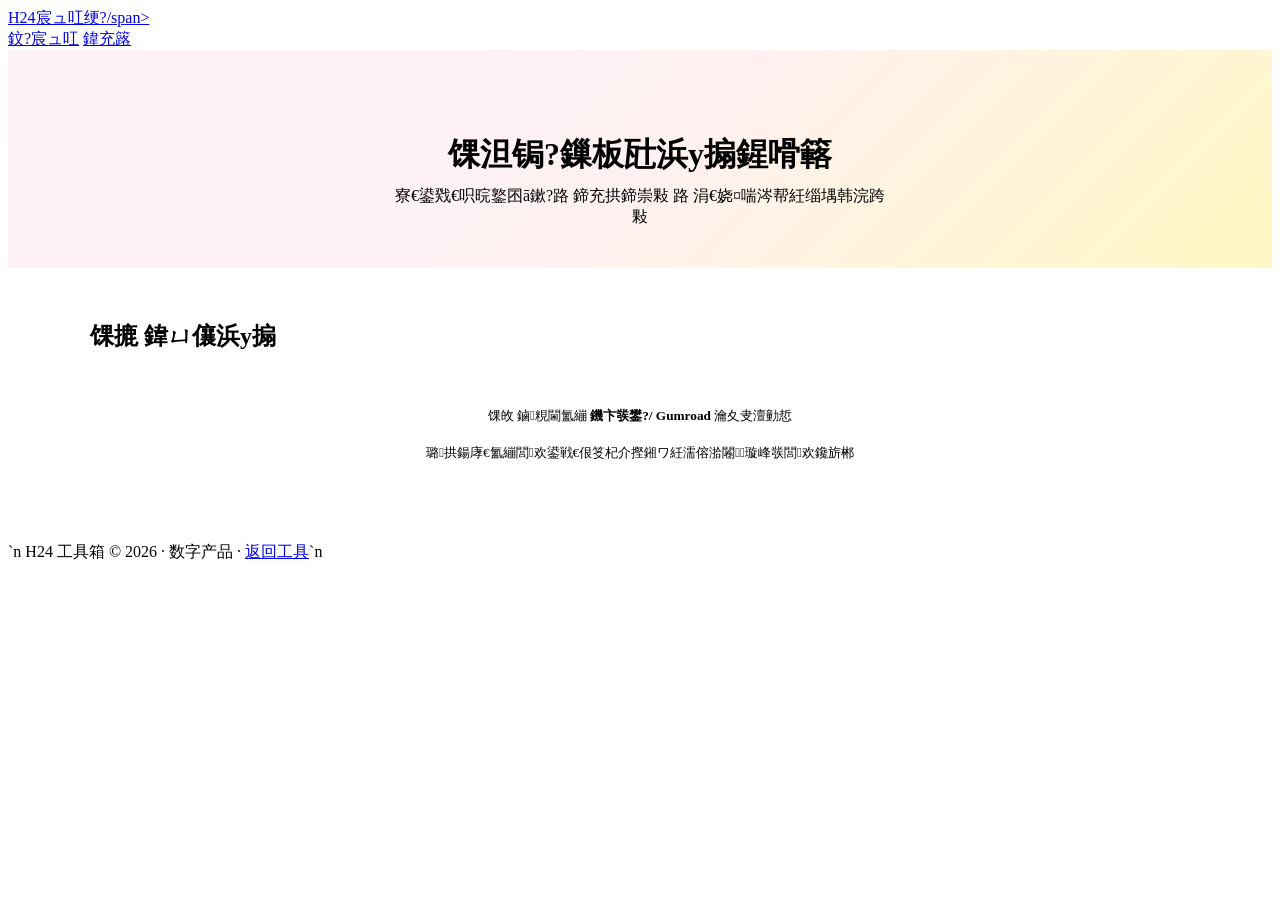
==== products/index.html @ b56fb04f "新增数字产品商店页面 + 导航&页脚联动" ====
﻿<!DOCTYPE html>
<html lang="zh-CN">
<head>
  <meta charset="UTF-8">
  <meta name="viewport" content="width=device-width, initial-scale=1.0">
  <title>鏁板瓧浜у搧 - H24 鍟嗗簵</title>
  <meta name="description" content="H24 鏁板瓧鍟嗗簵锛屾彁渚涘紑鍙戣€呮ā鏉裤€丯otion 妯℃澘銆佽璁＄礌鏉愮瓑鏁板瓧浜у搧锛屽嵆涔板嵆鐢ㄣ€?>
  <link rel="stylesheet" href="../css/style.css">
  <link rel="icon" href="data:image/svg+xml,<svg xmlns='http://www.w3.org/2000/svg' viewBox='0 0 100 100'><text y='.9em' font-size='90'>馃泹锔?/text></svg>">
  <style>
    .products-hero {
      text-align: center;
      padding: 3.5rem 1.5rem 2.5rem;
      background: linear-gradient(135deg, #fdf2f8 0%, #fff1f2 50%, #fef9c3 100%);
    }
    .products-hero h1 { font-size: 2rem; font-weight: 800; color: var(--gray-900); margin-bottom: .6rem; }
    .products-hero p { font-size: 1rem; color: var(--gray-500); max-width: 500px; margin: 0 auto; }
    .products-section { max-width: 1100px; margin: 0 auto; padding: 2rem 1.5rem 4rem; width: 100%; flex: 1; }
    .product-grid { display: grid; grid-template-columns: repeat(auto-fill, minmax(300px, 1fr)); gap: 1.2rem; }

    .product-card {
      background: #fff;
      border: 1px solid var(--gray-200);
      border-radius: var(--radius);
      overflow: hidden;
      transition: all .25s cubic-bezier(.4,0,.2,1);
      box-shadow: var(--shadow-sm);
      display: flex;
      flex-direction: column;
    }
    .product-card:hover {
      border-color: transparent;
      box-shadow: var(--shadow-hover);
      transform: translateY(-3px);
    }
    .product-card .card-img {
      width: 100%; height: 180px;
      background: var(--gray-100);
      display: flex;
      align-items: center;
      justify-content: center;
      font-size: 3rem;
      position: relative;
      overflow: hidden;
    }
    .product-card .card-img .img-badge {
      position: absolute;
      top: .6rem; left: .6rem;
      font-size: .7rem;
      padding: .15rem .55rem;
      border-radius: 999px;
      font-weight: 600;
    }
    .badge-new { background: #dbeafe; color: #1d4ed8; }
    .badge-hot { background: #fef2f2; color: #dc2626; }
    .badge-free { background: #ecfdf5; color: #065f46; }

    .product-card .card-body { padding: 1.2rem 1.3rem; flex: 1; display: flex; flex-direction: column; }
    .product-card .card-body h3 { font-size: 1.05rem; font-weight: 600; margin-bottom: .4rem; color: var(--gray-900); }
    .product-card .card-body p { font-size: .85rem; color: var(--gray-500); line-height: 1.6; flex: 1; }
    .product-card .card-footer {
      border-top: 1px solid var(--gray-100);
      padding: .8rem 1.3rem;
      display: flex;
      justify-content: space-between;
      align-items: center;
    }
    .product-price { font-size: 1.15rem; font-weight: 700; color: var(--primary); }
    .product-price .orig { font-size: .8rem; color: var(--gray-400); text-decoration: line-through; margin-right: .4rem; font-weight: 400; }
    .product-price .free { color: #059669; }

    .product-card .btn-buy {
      padding: .4rem 1rem; border-radius: 8px; border: none;
      background: var(--primary); color: white; font-size: .83rem; font-weight: 600;
      cursor: pointer; transition: all var(--transition); text-decoration: none !important;
    }
    .product-card .btn-buy:hover { background: var(--primary-dark); box-shadow: 0 3px 10px rgba(37,99,235,.3); transform: translateY(-1px); }
    .product-card .btn-buy-outline {
      background: transparent; border: 1.5px solid var(--primary); color: var(--primary);
    }
    .product-card .btn-buy-outline:hover { background: var(--primary); color: white; }

    .pay-note {
      max-width: 600px; margin: 2rem auto 0;
      text-align: center; font-size: .83rem; color: var(--gray-400); line-height: 1.8;
    }
    .pay-note code { background: var(--gray-100); padding: .1rem .4rem; border-radius: 4px; font-size: .8rem; }

    @media (max-width: 640px) {
      .products-hero h1 { font-size: 1.4rem; }
      .product-grid { grid-template-columns: 1fr; }
    }
  </style>
</head>
<body>

<header class="site-header">
  <div class="header-inner">
    <a href="../" class="logo"><span class="logo-icon">H24</span><span>宸ュ叿绠?/span></a>
    <nav class="header-nav">
      <a href="../">鈫?宸ュ叿</a>
      <a href="../#about">鍏充簬</a>
    </nav>
  </div>
</header>

<section class="products-hero">
  <h1>馃泹锔?鏁板瓧浜у搧鍟嗗簵</h1>
  <p>寮€鍙戣€呮晥鐜囨ā鏉?路 鍗充拱鍗崇敤 路 涓€娆¤喘涔帮紝缁堣韩浣跨敤</p>
</section>

<section class="products-section">
  <div class="section-header">
    <h2>馃摝 鍏ㄩ儴浜у搧 <span class="tool-count" id="productCount"></span></h2>
  </div>
  <div class="product-grid" id="productGrid"></div>

  <div class="pay-note">
    <p>馃敀 鏀粯閫氳繃 <strong>鐖卞彂鐢?/ Gumroad</strong> 瀹夊叏澶勭悊</p>
    <p>璐拱鍚庨€氳繃閭欢鍙戦€佷笅杞介摼鎺ワ紝濡傛湁闂璇峰彂閭欢鑱旂郴</p>
  </div>
</section>

<footer class="site-footer">`n  H24 工具箱 &copy; 2026 &middot; 数字产品 &middot; <a href="../">返回工具</a>`n</footer>
<div id="toast" class="toast"></div>
<script src="../js/main.js"></script>
<script>
const products = [
  {
    id: 'dev-resume',
    name: '馃敄 寮€鍙戣€呯畝鍘嗘ā鏉?,
    desc: '涓撲负绋嬪簭鍛樿璁＄殑 ATS 鍙嬪ソ绠€鍘嗘ā鏉裤€傛敮鎸?Markdown / Word / HTML 涓夋牸寮忥紝鍚?STAR 娉曞垯鍐欎綔鎸囧崡鍜屽叧閿瘝浼樺寲寤鸿銆?,
    price: '楼9.9',
    origPrice: '',
    badge: '鐑棬',
    badgeClass: 'badge-hot',
    url: '#',
    color: '#6366f1'
  },
  {
    id: 'notion-dashboard',
    name: '馃搵 Notion 椤圭洰绠＄悊闈㈡澘',
    desc: '涓€绔欏紡椤圭洰绠＄悊 Notion 妯℃澘銆備换鍔＄湅鏉裤€丱KR 杩借釜銆佸懆鎶ヨ嚜鍔ㄦ眹鎬汇€佹椂闂寸嚎瑙嗗浘锛岄€傚悎鐙珛寮€鍙戣€呭拰 5 浜哄唴灏忓洟闃熴€?,
    price: '楼19.9',
    origPrice: '楼29.9',
    badge: '鏂?,
    badgeClass: 'badge-new',
    url: '#',
    color: '#10b981'
  },
  {
    id: 'chrome-extension-starter',
    name: '馃З Chrome 鎵╁睍鍚姩濂椾欢',
    desc: 'Chrome 鎵╁睍寮€鍙戣剼鎵嬫灦銆侻anifest V3銆丳opup/Options/Background 涓変欢濂椼€佹秷鎭€氫俊绀轰緥銆佷竴閿墦鍖呰剼鏈€俆S + React 鐗堟湰銆?,
    price: '楼29.9',
    origPrice: '',
    badge: '',
    badgeClass: '',
    url: '#',
    color: '#f59e0b'
  },
  {
    id: 'meal-planner',
    name: '馃搮 姣忓懆椋熻氨瑙勫垝琛?,
    desc: 'Notion / Excel 鍙岀増鏈€傚懆椋熻氨瑙勫垝銆佽喘鐗╂竻鍗曡嚜鍔ㄧ敓鎴愩€佺儹閲忎及绠椼€侀鏉愭秷鑰楄拷韪€傞€傚悎鍋ヨ韩鍜屽搴ギ椋熺鐞嗐€?,
    price: '楼9.9',
    origPrice: '',
    badge: '',
    badgeClass: '',
    url: '#',
    color: '#ec4899'
  },
  {
    id: 'markdown-resume',
    name: '鉁嶏笍 鏋佺畝 Markdown 绠€鍘?,
    desc: '绾?Markdown 绠€鍘嗘ā鏉匡紝鏃犲浣欐牱寮忋€備笓娉ㄥ唴瀹癸紝涓€閿鍑?PDF銆傞€傚悎鎶曢€掑浼佸拰 Tech 鍏徃锛孉4 鎺掔増浼樺寲銆?,
    price: '鍏嶈垂',
    origPrice: '',
    badge: '鍏嶈垂',
    badgeClass: 'badge-free',
    url: '#',
    color: '#14b8a6'
  },
  {
    id: 'dev-cheatsheet',
    name: '馃摉 寮€鍙戣€呴€熸煡鎵嬪唽 PDF',
    desc: 'Git 鍛戒护 路 Docker 鍛戒护 路 Linux 鍛戒护 路 VS Code 蹇嵎閿?路 姝ｅ垯閫熸煡锛屼竴椤垫祿缂╋紝鎵撳嵃鎴栧瓨鎵嬫満闅忔椂鏌ャ€?,
    price: '楼4.9',
    origPrice: '',
    badge: '',
    badgeClass: '',
    url: '#',
    color: '#0891b2'
  }
];

function renderProducts(list) {
  const grid = document.getElementById('productGrid');
  grid.innerHTML = list.map(p => {
    const isFree = p.price === '鍏嶈垂';
    const isComing = p.url === '#';
    return `
    <div class="product-card">
      <div class="card-img" style="background:linear-gradient(135deg, ${p.color}22, ${p.color}11)">
        ${p.badge ? `<span class="img-badge ${p.badgeClass}">${p.badge}</span>` : ''}
        <span style="font-size:3.5rem">${p.name.split(' ')[0]}</span>
      </div>
      <div class="card-body">
        <h3>${p.name}</h3>
        <p>${p.desc}</p>
      </div>
      <div class="card-footer">
        <div class="product-price">
          ${p.origPrice ? `<span class="orig">${p.origPrice}</span>` : ''}
          <span${isFree ? ' class="free"' : ''}>${p.price}</span>
        </div>
        ${isComing
          ? `<span class="btn btn-sm" style="background:var(--gray-100);color:var(--gray-400);cursor:default">鍗冲皢涓婃灦</span>`
          : `<a href="${p.url}" target="_blank" rel="noopener" class="btn-buy ${isFree ? 'btn-buy-outline' : ''}">${isFree ? '鍏嶈垂涓嬭浇' : '绔嬪嵆璐拱'}</a>`
        }
      </div>
    </div>`;
  }).join('');
  document.getElementById('productCount').textContent = `(${list.length} 涓?`;
}
renderProducts(products);
</script>
</body>
</html>
---- css/style.css ----
/* ========== Reset & Base ========== */
*, *::before, *::after { box-sizing: border-box; margin: 0; padding: 0; }

:root {
  --primary: #2563eb;
  --primary-dark: #1d4ed8;
  --primary-mid: #3b82f6;
  --primary-light: #dbeafe;
  --primary-50: #eff6ff;
  --accent: #0ea5e9;
  --gray-50: #f8fafc;
  --gray-100: #f1f5f9;
  --gray-200: #e2e8f0;
  --gray-300: #cbd5e1;
  --gray-400: #94a3b8;
  --gray-500: #64748b;
  --gray-600: #475569;
  --gray-700: #334155;
  --gray-800: #1e293b;
  --gray-900: #0f172a;
  --radius: 14px;
  --radius-sm: 8px;
  --shadow-sm: 0 1px 2px rgba(0,0,0,.05);
  --shadow: 0 1px 3px rgba(0,0,0,.08), 0 1px 2px rgba(0,0,0,.06);
  --shadow-md: 0 4px 16px rgba(0,0,0,.08);
  --shadow-lg: 0 10px 30px rgba(0,0,0,.1);
  --shadow-hover: 0 12px 35px rgba(0,0,0,.12);
  --transition: .2s cubic-bezier(.4,0,.2,1);
  --content-width: 1200px;
}

html { scroll-behavior: smooth; }

body {
  font-family: -apple-system, BlinkMacSystemFont, "Segoe UI", Roboto, "Noto Sans SC", "PingFang SC", "Microsoft YaHei", sans-serif;
  background: var(--gray-50);
  color: var(--gray-800);
  line-height: 1.6;
  min-height: 100vh;
  display: flex;
  flex-direction: column;
}

a { color: var(--primary); text-decoration: none; }
a:hover { text-decoration: underline; }

/* ========== Header ========== */
.site-header {
  background: rgba(255,255,255,.95);
  border-bottom: 1px solid var(--gray-200);
  backdrop-filter: blur(12px);
  -webkit-backdrop-filter: blur(12px);
  position: sticky;
  top: 0;
  z-index: 100;
}

.header-inner {
  max-width: var(--content-width);
  margin: 0 auto;
  display: flex;
  align-items: center;
  justify-content: space-between;
  height: 68px;
  padding: 0 2rem;
}

.logo {
  font-size: 1.25rem;
  font-weight: 700;
  color: var(--gray-900);
  display: flex;
  align-items: center;
  gap: .6rem;
  text-decoration: none !important;
  letter-spacing: -.3px;
}

.logo-icon {
  width: 36px;
  height: 36px;
  background: linear-gradient(135deg, var(--primary), var(--accent));
  color: #fff;
  border-radius: 10px;
  display: flex;
  align-items: center;
  justify-content: center;
  font-size: .9rem;
  font-weight: 800;
  letter-spacing: -.5px;
  box-shadow: 0 2px 8px rgba(37,99,235,.25);
}

.header-nav {
  display: flex;
  gap: 2rem;
  align-items: center;
}

.header-nav a {
  color: var(--gray-500);
  font-size: .92rem;
  font-weight: 500;
  transition: color var(--transition);
  text-decoration: none !important;
  position: relative;
}

.header-nav a::after {
  content: '';
  position: absolute;
  bottom: -4px;
  left: 0;
  width: 0;
  height: 2px;
  background: var(--primary);
  transition: width var(--transition);
  border-radius: 2px;
}

.header-nav a:hover { color: var(--primary); }
.header-nav a:hover::after { width: 100%; }

/* ========== Hero ========== */
.hero {
  text-align: center;
  padding: 5rem 2rem 3.5rem;
  background:
    radial-gradient(ellipse at 20% 50%, rgba(37,99,235,.06) 0%, transparent 55%),
    radial-gradient(ellipse at 80% 30%, rgba(16,185,129,.05) 0%, transparent 50%),
    linear-gradient(180deg, var(--primary-50) 0%, var(--gray-50) 100%);
  position: relative;
  overflow: hidden;
}

.hero h1 {
  font-size: 2.8rem;
  font-weight: 800;
  color: var(--gray-900);
  margin-bottom: .8rem;
  letter-spacing: -1.5px;
  line-height: 1.2;
}

.hero h1 span {
  background: linear-gradient(135deg, var(--primary), var(--accent));
  -webkit-background-clip: text;
  -webkit-text-fill-color: transparent;
  background-clip: text;
}

.hero p {
  font-size: 1.15rem;
  color: var(--gray-500);
  max-width: 500px;
  margin: 0 auto 2.2rem;
  line-height: 1.7;
}

.hero-search {
  max-width: 480px;
  margin: 0 auto;
  position: relative;
}

.hero-search input {
  width: 100%;
  padding: .95rem 1.3rem .95rem 3rem;
  border: 2px solid var(--gray-200);
  border-radius: 999px;
  font-size: 1rem;
  outline: none;
  transition: all var(--transition);
  background: #fff;
  box-shadow: var(--shadow-md);
}

.hero-search input:focus {
  border-color: var(--primary-mid);
  box-shadow: 0 0 0 4px rgba(37,99,235,.12), var(--shadow-md);
}

.hero-search input::placeholder { color: var(--gray-400); }

.hero-search .search-icon {
  position: absolute;
  left: 1.15rem;
  top: 50%;
  transform: translateY(-50%);
  font-size: 1.2rem;
  pointer-events: none;
}

/* ========== Tool Section ========== */
.tools-section {
  max-width: var(--content-width);
  margin: 0 auto;
  padding: 2rem 2rem 4rem;
  flex: 1;
  width: 100%;
}

.section-header {
  display: flex;
  justify-content: space-between;
  align-items: center;
  margin-bottom: 1.8rem;
  padding-bottom: 1rem;
  border-bottom: 1px solid var(--gray-200);
}

.section-header h2 {
  font-size: 1.35rem;
  font-weight: 700;
  color: var(--gray-900);
}

.tool-count {
  color: var(--gray-400);
  font-size: .9rem;
  font-weight: 400;
}

/* ========== Tool Grid ========== */
.tool-grid {
  display: grid;
  grid-template-columns: repeat(3, 1fr);
  gap: 1.2rem;
}

.tool-card {
  background: #fff;
  border: 1px solid var(--gray-200);
  border-radius: var(--radius);
  padding: 1.6rem;
  transition: all .25s cubic-bezier(.4,0,.2,1);
  position: relative;
  overflow: hidden;
  cursor: pointer;
  box-shadow: var(--shadow-sm);
}

.tool-card::before {
  content: '';
  position: absolute;
  top: 0;
  left: 0;
  right: 0;
  height: 3px;
  background: linear-gradient(90deg, var(--primary), var(--accent));
  opacity: 0;
  transition: opacity var(--transition);
}

.tool-card:hover {
  border-color: transparent;
  box-shadow: var(--shadow-hover);
  transform: translateY(-4px);
}

.tool-card:hover::before { opacity: 1; }
.tool-card:active { transform: translateY(-1px); }

.tool-card-icon {
  width: 48px;
  height: 48px;
  border-radius: 12px;
  display: flex;
  align-items: center;
  justify-content: center;
  font-size: 1.4rem;
  margin-bottom: 1rem;
  transition: transform var(--transition);
}

.tool-card:hover .tool-card-icon { transform: scale(1.05); }

.tool-card h3 {
  font-size: 1.05rem;
  font-weight: 600;
  margin-bottom: .4rem;
  color: var(--gray-900);
}

.tool-card p {
  font-size: .88rem;
  color: var(--gray-500);
  line-height: 1.6;
}

.tool-card .card-tag {
  position: absolute;
  top: .8rem;
  right: .8rem;
  font-size: .7rem;
  padding: .2rem .6rem;
  border-radius: 999px;
  background: var(--primary-light);
  color: var(--primary);
  font-weight: 600;
  letter-spacing: .3px;
}

.tool-card .card-hot {
  background: #fef2f2;
  color: #dc2626;
}

.tool-card-link {
  text-decoration: none;
  color: inherit;
  display: block;
}

.tool-card-link:hover { text-decoration: none; }

/* ========== About Section ========== */
.about-section {
  background: #fff;
  border-top: 1px solid var(--gray-200);
  padding: 3.5rem 2rem;
  text-align: center;
}

.about-inner {
  max-width: 620px;
  margin: 0 auto;
}

.about-inner h3 {
  font-size: 1.15rem;
  font-weight: 700;
  color: var(--gray-900);
  margin-bottom: .8rem;
}

.about-inner p {
  color: var(--gray-500);
  font-size: .95rem;
  line-height: 1.8;
}

.about-inner .about-divider {
  width: 40px;
  height: 3px;
  background: var(--primary);
  border-radius: 3px;
  margin: 1rem auto;
}

.about-inner .support-btns {
  display: flex;
  gap: .8rem;
  justify-content: center;
  flex-wrap: wrap;
  margin-top: 1.5rem;
}

.about-inner .support-btns .btn {
  border: 1.5px solid var(--gray-200);
  background: var(--gray-50);
  color: var(--gray-600);
  padding: .5rem 1.2rem;
}

.about-inner .support-btns .btn:hover {
  background: var(--primary-50);
  border-color: var(--primary-light);
  color: var(--primary);
}

/* ========== Footer ========== */
.site-footer {
  background: var(--gray-50);
  border-top: 1px solid var(--gray-200);
  padding: 2rem;
  text-align: center;
  color: var(--gray-400);
  font-size: .88rem;
  line-height: 1.8;
  letter-spacing: .3px;
}

/* ========== Tool Page ========== */
.tool-page {
  max-width: 900px;
  margin: 0 auto;
  padding: 2.5rem 2rem 4rem;
  flex: 1;
  width: 100%;
}

.tool-page-header {
  margin-bottom: 2rem;
}

.tool-page-header .back-link {
  display: inline-flex;
  align-items: center;
  gap: .4rem;
  color: var(--gray-400);
  font-size: .88rem;
  margin-bottom: .8rem;
  text-decoration: none !important;
  transition: color var(--transition);
}

.tool-page-header .back-link:hover { color: var(--primary); }

.tool-page-header h1 {
  font-size: 1.7rem;
  font-weight: 700;
  color: var(--gray-900);
  letter-spacing: -.3px;
}

.tool-page-header p {
  color: var(--gray-500);
  font-size: .95rem;
  margin-top: .25rem;
}

/* ========== Tool Box ========== */
.tool-box {
  background: #fff;
  border: 1px solid var(--gray-200);
  border-radius: var(--radius);
  padding: 2.2rem;
  box-shadow: var(--shadow);
}

.tool-box label {
  display: block;
  font-size: .88rem;
  font-weight: 600;
  color: var(--gray-700);
  margin-bottom: .4rem;
}

.tool-box textarea,
.tool-box input[type="text"],
.tool-box input[type="url"],
.tool-box input[type="number"],
.tool-box input[type="datetime-local"],
.tool-box select {
  width: 100%;
  padding: .7rem 1rem;
  border: 1.5px solid var(--gray-200);
  border-radius: var(--radius-sm);
  font-size: .95rem;
  font-family: inherit;
  outline: none;
  transition: border var(--transition);
  background: var(--gray-50);
}

.tool-box textarea:focus,
.tool-box input:focus,
.tool-box select:focus {
  border-color: var(--primary-mid);
  background: #fff;
  box-shadow: 0 0 0 3px rgba(37,99,235,.1);
}

.tool-box textarea {
  min-height: 120px;
  resize: vertical;
  font-family: "Menlo", "Consolas", "JetBrains Mono", "Fira Code", monospace;
  line-height: 1.5;
}

.tool-box .input-group {
  margin-bottom: 1.2rem;
}

.tool-box .btn-row {
  display: flex;
  gap: .6rem;
  flex-wrap: wrap;
  margin: 1.2rem 0;
}

/* ========== Buttons ========== */
.btn {
  display: inline-flex;
  align-items: center;
  gap: .4rem;
  padding: .55rem 1.25rem;
  border: none;
  border-radius: var(--radius-sm);
  font-size: .88rem;
  font-weight: 600;
  cursor: pointer;
  transition: all var(--transition);
  font-family: inherit;
  text-decoration: none !important;
  white-space: nowrap;
  line-height: 1.4;
}

.btn-primary {
  background: var(--primary);
  color: #fff;
}

.btn-primary:hover {
  background: var(--primary-dark);
  box-shadow: 0 4px 12px rgba(37,99,235,.3);
  transform: translateY(-1px);
}

.btn-primary:active { transform: translateY(0); }

.btn-secondary {
  background: var(--gray-100);
  color: var(--gray-700);
}

.btn-secondary:hover {
  background: var(--gray-200);
  transform: translateY(-1px);
}

.btn-secondary:active { transform: translateY(0); }

.btn-success {
  background: #059669;
  color: #fff;
}

.btn-success:hover {
  background: #047857;
  box-shadow: 0 4px 12px rgba(5,150,105,.3);
}

.btn-sm { padding: .35rem .85rem; font-size: .8rem; }

.btn:disabled {
  opacity: .5;
  cursor: not-allowed;
  transform: none !important;
  box-shadow: none !important;
}

/* ========== Result Box ========== */
.result-box {
  background: var(--gray-50);
  border: 1px solid var(--gray-200);
  border-radius: var(--radius-sm);
  padding: 1rem 1.2rem;
  margin-top: 1rem;
  min-height: 50px;
  word-break: break-all;
  font-family: "Menlo", "Consolas", "JetBrains Mono", "Fira Code", monospace;
  font-size: .88rem;
  position: relative;
  line-height: 1.6;
}

.result-box .copy-btn {
  position: absolute;
  top: .5rem;
  right: .5rem;
  padding: .25rem .6rem;
  font-size: .75rem;
}

.result-empty {
  color: var(--gray-400);
  font-family: inherit;
}

/* ========== Status Message ========== */
.status-msg {
  font-size: .85rem;
  margin-top: .5rem;
  padding: .45rem .85rem;
  border-radius: 6px;
  line-height: 1.5;
}

.status-msg.success {
  background: #ecfdf5;
  color: #065f46;
  border: 1px solid #a7f3d0;
}

.status-msg.error {
  background: #fef2f2;
  color: #991b1b;
  border: 1px solid #fecaca;
}

/* ========== Toast ========== */
.toast {
  position: fixed;
  bottom: 2.5rem;
  left: 50%;
  transform: translateX(-50%) translateY(120px);
  background: var(--gray-900);
  color: #fff;
  padding: .75rem 1.5rem;
  border-radius: var(--radius-sm);
  font-size: .9rem;
  opacity: 0;
  transition: all .35s cubic-bezier(.4,0,.2,1);
  z-index: 999;
  pointer-events: none;
  box-shadow: var(--shadow-lg);
  white-space: nowrap;
}

.toast.show {
  opacity: 1;
  transform: translateX(-50%) translateY(0);
}

/* ========== Selection ========== */
::selection {
  background: var(--primary-light);
  color: var(--primary-dark);
}

/* ======================================== */
/*  Responsive — Desktop-First              */
/* ======================================== */

/* 2-column tablet */
@media (max-width: 1024px) {
  .tool-grid {
    grid-template-columns: repeat(2, 1fr);
    gap: 1rem;
  }

  .hero h1 { font-size: 2.2rem; }
}

/* 1-column + tighter spacing: mobile */
@media (max-width: 640px) {
  .header-inner { height: 58px; padding: 0 1rem; }
  .header-nav { gap: 1.2rem; }
  .header-nav a { font-size: .85rem; }

  .hero { padding: 2.5rem 1.2rem 2rem; }
  .hero h1 { font-size: 1.6rem; letter-spacing: -.5px; }
  .hero p { font-size: .95rem; margin-bottom: 1.5rem; }
  .hero-search input {
    padding: .8rem 1rem .8rem 2.6rem;
    font-size: .9rem;
  }

  .tools-section { padding: 1.5rem 1rem 3rem; }
  .section-header { 
    flex-direction: column; 
    align-items: flex-start; 
    gap: .3rem; 
    margin-bottom: 1.2rem; 
  }
  .section-header h2 { font-size: 1.15rem; }

  .tool-grid { grid-template-columns: 1fr; gap: .8rem; }

  .tool-card { padding: 1.2rem; }
  .tool-card-icon { width: 42px; height: 42px; font-size: 1.2rem; margin-bottom: .7rem; }
  .tool-card h3 { font-size: .95rem; }

  .about-section { padding: 2.5rem 1.2rem; }

  .tool-page { padding: 1.5rem 1rem 3rem; }
  .tool-page-header h1 { font-size: 1.35rem; }
  .tool-box { padding: 1.2rem; }
  .tool-box .btn-row { gap: .5rem; }
  .btn { padding: .45rem 1rem; font-size: .82rem; }

  .site-footer { padding: 1.5rem 1rem; font-size: .82rem; }
}

/* Small phone */
@media (max-width: 380px) {
  .hero h1 { font-size: 1.35rem; }
  .header-nav { gap: .8rem; }
  .header-nav a { font-size: .8rem; }
}
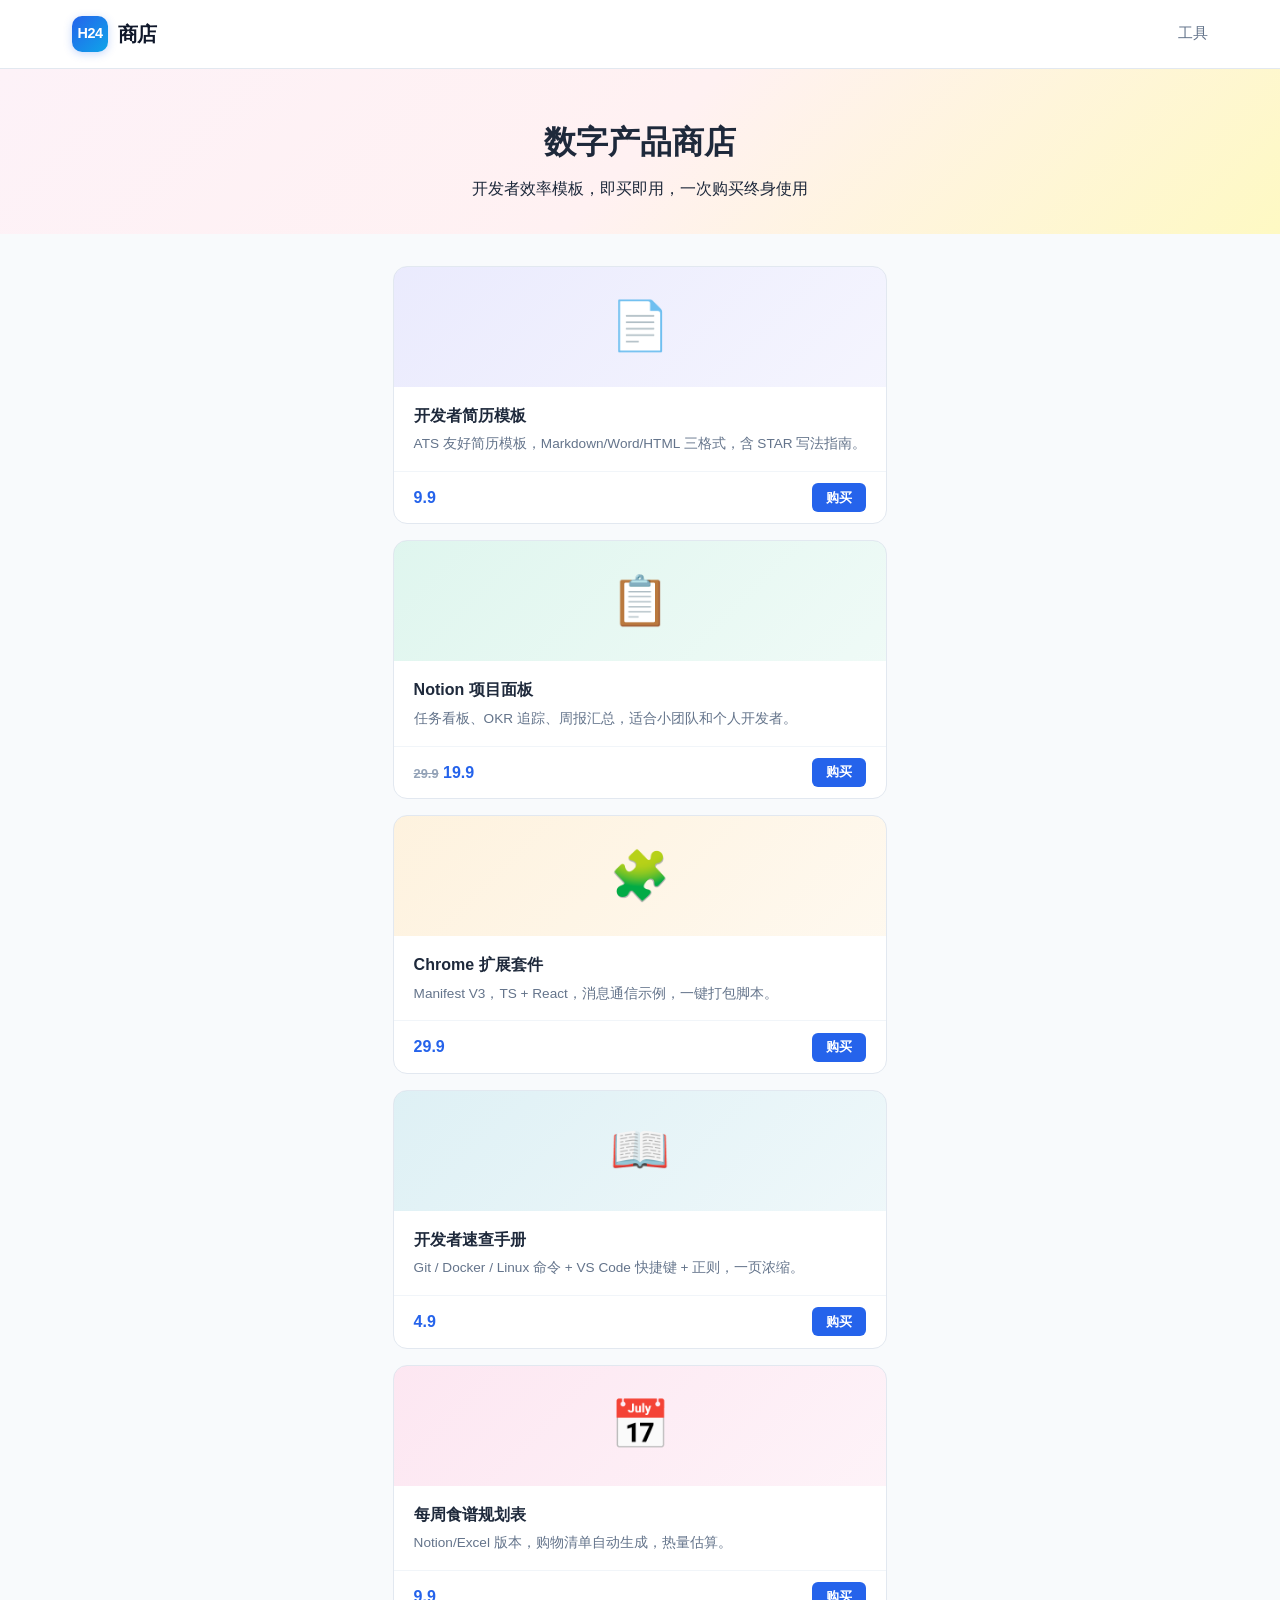
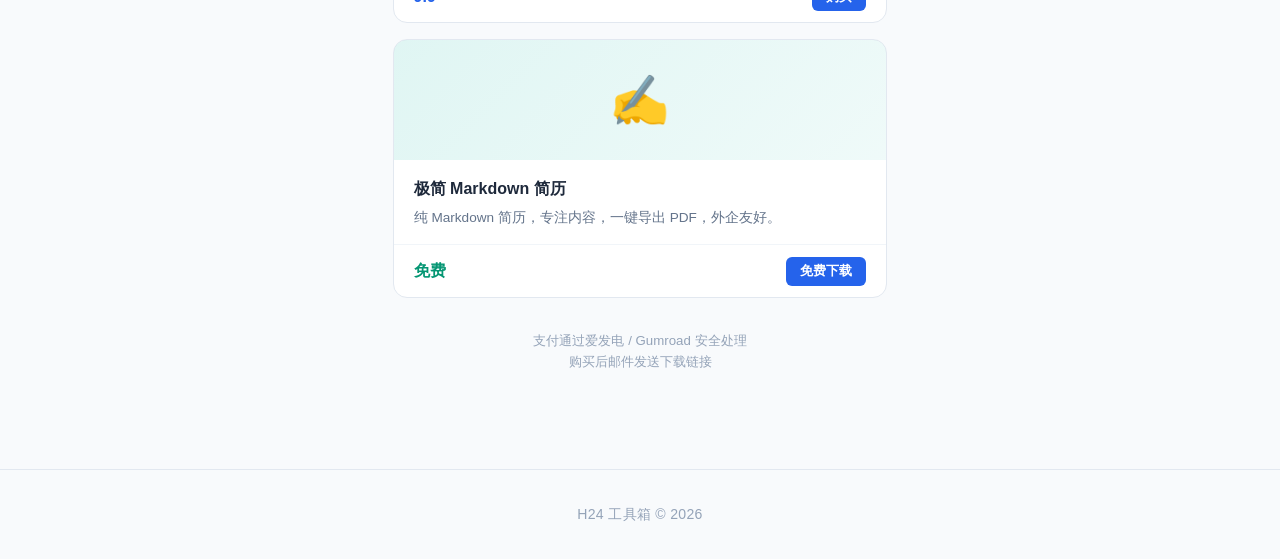
==== commit 2f1c2af7: "纯UTF-8无BOM重写所有页面，记事本直接识别" ====
--- a/products/index.html
+++ b/products/index.html
@@ -1,229 +1,47 @@
-﻿<!DOCTYPE html>
+<!DOCTYPE html>
 <html lang="zh-CN">
 <head>
-  <meta charset="UTF-8">
-  <meta name="viewport" content="width=device-width, initial-scale=1.0">
-  <title>鏁板瓧浜у搧 - H24 鍟嗗簵</title>
-  <meta name="description" content="H24 鏁板瓧鍟嗗簵锛屾彁渚涘紑鍙戣€呮ā鏉裤€丯otion 妯℃澘銆佽璁＄礌鏉愮瓑鏁板瓧浜у搧锛屽嵆涔板嵆鐢ㄣ€?>
-  <link rel="stylesheet" href="../css/style.css">
-  <link rel="icon" href="data:image/svg+xml,<svg xmlns='http://www.w3.org/2000/svg' viewBox='0 0 100 100'><text y='.9em' font-size='90'>馃泹锔?/text></svg>">
-  <style>
-    .products-hero {
-      text-align: center;
-      padding: 3.5rem 1.5rem 2.5rem;
-      background: linear-gradient(135deg, #fdf2f8 0%, #fff1f2 50%, #fef9c3 100%);
-    }
-    .products-hero h1 { font-size: 2rem; font-weight: 800; color: var(--gray-900); margin-bottom: .6rem; }
-    .products-hero p { font-size: 1rem; color: var(--gray-500); max-width: 500px; margin: 0 auto; }
-    .products-section { max-width: 1100px; margin: 0 auto; padding: 2rem 1.5rem 4rem; width: 100%; flex: 1; }
-    .product-grid { display: grid; grid-template-columns: repeat(auto-fill, minmax(300px, 1fr)); gap: 1.2rem; }
-
-    .product-card {
-      background: #fff;
-      border: 1px solid var(--gray-200);
-      border-radius: var(--radius);
-      overflow: hidden;
-      transition: all .25s cubic-bezier(.4,0,.2,1);
-      box-shadow: var(--shadow-sm);
-      display: flex;
-      flex-direction: column;
-    }
-    .product-card:hover {
-      border-color: transparent;
-      box-shadow: var(--shadow-hover);
-      transform: translateY(-3px);
-    }
-    .product-card .card-img {
-      width: 100%; height: 180px;
-      background: var(--gray-100);
-      display: flex;
-      align-items: center;
-      justify-content: center;
-      font-size: 3rem;
-      position: relative;
-      overflow: hidden;
-    }
-    .product-card .card-img .img-badge {
-      position: absolute;
-      top: .6rem; left: .6rem;
-      font-size: .7rem;
-      padding: .15rem .55rem;
-      border-radius: 999px;
-      font-weight: 600;
-    }
-    .badge-new { background: #dbeafe; color: #1d4ed8; }
-    .badge-hot { background: #fef2f2; color: #dc2626; }
-    .badge-free { background: #ecfdf5; color: #065f46; }
-
-    .product-card .card-body { padding: 1.2rem 1.3rem; flex: 1; display: flex; flex-direction: column; }
-    .product-card .card-body h3 { font-size: 1.05rem; font-weight: 600; margin-bottom: .4rem; color: var(--gray-900); }
-    .product-card .card-body p { font-size: .85rem; color: var(--gray-500); line-height: 1.6; flex: 1; }
-    .product-card .card-footer {
-      border-top: 1px solid var(--gray-100);
-      padding: .8rem 1.3rem;
-      display: flex;
-      justify-content: space-between;
-      align-items: center;
-    }
-    .product-price { font-size: 1.15rem; font-weight: 700; color: var(--primary); }
-    .product-price .orig { font-size: .8rem; color: var(--gray-400); text-decoration: line-through; margin-right: .4rem; font-weight: 400; }
-    .product-price .free { color: #059669; }
-
-    .product-card .btn-buy {
-      padding: .4rem 1rem; border-radius: 8px; border: none;
-      background: var(--primary); color: white; font-size: .83rem; font-weight: 600;
-      cursor: pointer; transition: all var(--transition); text-decoration: none !important;
-    }
-    .product-card .btn-buy:hover { background: var(--primary-dark); box-shadow: 0 3px 10px rgba(37,99,235,.3); transform: translateY(-1px); }
-    .product-card .btn-buy-outline {
-      background: transparent; border: 1.5px solid var(--primary); color: var(--primary);
-    }
-    .product-card .btn-buy-outline:hover { background: var(--primary); color: white; }
-
-    .pay-note {
-      max-width: 600px; margin: 2rem auto 0;
-      text-align: center; font-size: .83rem; color: var(--gray-400); line-height: 1.8;
-    }
-    .pay-note code { background: var(--gray-100); padding: .1rem .4rem; border-radius: 4px; font-size: .8rem; }
-
-    @media (max-width: 640px) {
-      .products-hero h1 { font-size: 1.4rem; }
-      .product-grid { grid-template-columns: 1fr; }
-    }
-  </style>
+<meta charset="UTF-8">
+<meta name="viewport" content="width=device-width,initial-scale=1.0">
+<title>数字产品商店 - H24</title>
+<meta name="description" content="开发者模板、Notion 模板等数字产品。">
+<link rel="stylesheet" href="../css/style.css">
+<style>
+.p-hero{text-align:center;padding:3rem 1.5rem 2rem;background:linear-gradient(135deg,#fdf2f8,#fff1f2,#fef9c3)}
+.p-hero h1{font-size:2rem;font-weight:800;margin-bottom:.5rem}
+.p-section{max-width:1100px;margin:0 auto;padding:2rem 1.5rem 4rem;flex:1}
+.p-grid{display:grid;grid-template-columns:repeat(auto-fill,minmax(280px,1fr));gap:1rem}
+.p-card{background:#fff;border:1px solid var(--gray-200);border-radius:var(--radius);overflow:hidden;display:flex;flex-direction:column}
+.p-card .p-head{height:120px;display:flex;align-items:center;justify-content:center;font-size:3rem}
+.p-card .p-body{padding:1rem 1.2rem;flex:1}
+.p-card .p-body h3{font-size:1rem;font-weight:600;margin-bottom:.3rem}
+.p-card .p-body p{font-size:.85rem;color:var(--gray-500);line-height:1.6}
+.p-card .p-foot{border-top:1px solid var(--gray-100);padding:.7rem 1.2rem;display:flex;justify-content:space-between;align-items:center}
+.p-card .price{font-weight:700;color:var(--primary)}
+.p-card .btn-buy{padding:.35rem .9rem;border-radius:6px;border:none;background:var(--primary);color:#fff;font-size:.83rem;font-weight:600;cursor:pointer}
+.p-card .btn-buy:hover{background:var(--primary-dark)}
+.pay-note{max-width:500px;margin:2rem auto;text-align:center;font-size:.83rem;color:var(--gray-400)}
+@media(max-width:640px){.p-grid{grid-template-columns:1fr}}
+</style>
 </head>
 <body>
-
-<header class="site-header">
-  <div class="header-inner">
-    <a href="../" class="logo"><span class="logo-icon">H24</span><span>宸ュ叿绠?/span></a>
-    <nav class="header-nav">
-      <a href="../">鈫?宸ュ叿</a>
-      <a href="../#about">鍏充簬</a>
-    </nav>
-  </div>
-</header>
-
-<section class="products-hero">
-  <h1>馃泹锔?鏁板瓧浜у搧鍟嗗簵</h1>
-  <p>寮€鍙戣€呮晥鐜囨ā鏉?路 鍗充拱鍗崇敤 路 涓€娆¤喘涔帮紝缁堣韩浣跨敤</p>
+<header class="site-header"><div class="header-inner"><a href="../" class="logo"><span class="logo-icon">H24</span><span>商店</span></a><nav class="header-nav"><a href="../">工具</a></nav></div></header>
+<section class="p-hero"><h1>数字产品商店</h1><p>开发者效率模板，即买即用，一次购买终身使用</p></section>
+<section class="p-section">
+<div class="p-grid" id="pGrid"></div>
+<div class="pay-note">支付通过爱发电 / Gumroad 安全处理<br>购买后邮件发送下载链接</div>
 </section>
-
-<section class="products-section">
-  <div class="section-header">
-    <h2>馃摝 鍏ㄩ儴浜у搧 <span class="tool-count" id="productCount"></span></h2>
-  </div>
-  <div class="product-grid" id="productGrid"></div>
-
-  <div class="pay-note">
-    <p>馃敀 鏀粯閫氳繃 <strong>鐖卞彂鐢?/ Gumroad</strong> 瀹夊叏澶勭悊</p>
-    <p>璐拱鍚庨€氳繃閭欢鍙戦€佷笅杞介摼鎺ワ紝濡傛湁闂璇峰彂閭欢鑱旂郴</p>
-  </div>
-</section>
-
-<footer class="site-footer">`n  H24 工具箱 &copy; 2026 &middot; 数字产品 &middot; <a href="../">返回工具</a>`n</footer>
-<div id="toast" class="toast"></div>
-<script src="../js/main.js"></script>
+<footer class="site-footer">H24 工具箱 &copy; 2026</footer>
 <script>
-const products = [
-  {
-    id: 'dev-resume',
-    name: '馃敄 寮€鍙戣€呯畝鍘嗘ā鏉?,
-    desc: '涓撲负绋嬪簭鍛樿璁＄殑 ATS 鍙嬪ソ绠€鍘嗘ā鏉裤€傛敮鎸?Markdown / Word / HTML 涓夋牸寮忥紝鍚?STAR 娉曞垯鍐欎綔鎸囧崡鍜屽叧閿瘝浼樺寲寤鸿銆?,
-    price: '楼9.9',
-    origPrice: '',
-    badge: '鐑棬',
-    badgeClass: 'badge-hot',
-    url: '#',
-    color: '#6366f1'
-  },
-  {
-    id: 'notion-dashboard',
-    name: '馃搵 Notion 椤圭洰绠＄悊闈㈡澘',
-    desc: '涓€绔欏紡椤圭洰绠＄悊 Notion 妯℃澘銆備换鍔＄湅鏉裤€丱KR 杩借釜銆佸懆鎶ヨ嚜鍔ㄦ眹鎬汇€佹椂闂寸嚎瑙嗗浘锛岄€傚悎鐙珛寮€鍙戣€呭拰 5 浜哄唴灏忓洟闃熴€?,
-    price: '楼19.9',
-    origPrice: '楼29.9',
-    badge: '鏂?,
-    badgeClass: 'badge-new',
-    url: '#',
-    color: '#10b981'
-  },
-  {
-    id: 'chrome-extension-starter',
-    name: '馃З Chrome 鎵╁睍鍚姩濂椾欢',
-    desc: 'Chrome 鎵╁睍寮€鍙戣剼鎵嬫灦銆侻anifest V3銆丳opup/Options/Background 涓変欢濂椼€佹秷鎭€氫俊绀轰緥銆佷竴閿墦鍖呰剼鏈€俆S + React 鐗堟湰銆?,
-    price: '楼29.9',
-    origPrice: '',
-    badge: '',
-    badgeClass: '',
-    url: '#',
-    color: '#f59e0b'
-  },
-  {
-    id: 'meal-planner',
-    name: '馃搮 姣忓懆椋熻氨瑙勫垝琛?,
-    desc: 'Notion / Excel 鍙岀増鏈€傚懆椋熻氨瑙勫垝銆佽喘鐗╂竻鍗曡嚜鍔ㄧ敓鎴愩€佺儹閲忎及绠椼€侀鏉愭秷鑰楄拷韪€傞€傚悎鍋ヨ韩鍜屽搴ギ椋熺鐞嗐€?,
-    price: '楼9.9',
-    origPrice: '',
-    badge: '',
-    badgeClass: '',
-    url: '#',
-    color: '#ec4899'
-  },
-  {
-    id: 'markdown-resume',
-    name: '鉁嶏笍 鏋佺畝 Markdown 绠€鍘?,
-    desc: '绾?Markdown 绠€鍘嗘ā鏉匡紝鏃犲浣欐牱寮忋€備笓娉ㄥ唴瀹癸紝涓€閿鍑?PDF銆傞€傚悎鎶曢€掑浼佸拰 Tech 鍏徃锛孉4 鎺掔増浼樺寲銆?,
-    price: '鍏嶈垂',
-    origPrice: '',
-    badge: '鍏嶈垂',
-    badgeClass: 'badge-free',
-    url: '#',
-    color: '#14b8a6'
-  },
-  {
-    id: 'dev-cheatsheet',
-    name: '馃摉 寮€鍙戣€呴€熸煡鎵嬪唽 PDF',
-    desc: 'Git 鍛戒护 路 Docker 鍛戒护 路 Linux 鍛戒护 路 VS Code 蹇嵎閿?路 姝ｅ垯閫熸煡锛屼竴椤垫祿缂╋紝鎵撳嵃鎴栧瓨鎵嬫満闅忔椂鏌ャ€?,
-    price: '楼4.9',
-    origPrice: '',
-    badge: '',
-    badgeClass: '',
-    url: '#',
-    color: '#0891b2'
-  }
+var prods=[
+{name:'开发者简历模板',desc:'ATS 友好简历模板，Markdown/Word/HTML 三格式，含 STAR 写法指南。',icon:'📄',price:'9.9',color:'#6366f1'},
+{name:'Notion 项目面板',desc:'任务看板、OKR 追踪、周报汇总，适合小团队和个人开发者。',icon:'📋',price:'19.9',color:'#10b981',old:'29.9'},
+{name:'Chrome 扩展套件',desc:'Manifest V3，TS + React，消息通信示例，一键打包脚本。',icon:'🧩',price:'29.9',color:'#f59e0b'},
+{name:'开发者速查手册',desc:'Git / Docker / Linux 命令 + VS Code 快捷键 + 正则，一页浓缩。',icon:'📖',price:'4.9',color:'#0891b2'},
+{name:'每周食谱规划表',desc:'Notion/Excel 版本，购物清单自动生成，热量估算。',icon:'📅',price:'9.9',color:'#ec4899'},
+{name:'极简 Markdown 简历',desc:'纯 Markdown 简历，专注内容，一键导出 PDF，外企友好。',icon:'✍️',price:'免费',color:'#14b8a6',free:true}
 ];
-
-function renderProducts(list) {
-  const grid = document.getElementById('productGrid');
-  grid.innerHTML = list.map(p => {
-    const isFree = p.price === '鍏嶈垂';
-    const isComing = p.url === '#';
-    return `
-    <div class="product-card">
-      <div class="card-img" style="background:linear-gradient(135deg, ${p.color}22, ${p.color}11)">
-        ${p.badge ? `<span class="img-badge ${p.badgeClass}">${p.badge}</span>` : ''}
-        <span style="font-size:3.5rem">${p.name.split(' ')[0]}</span>
-      </div>
-      <div class="card-body">
-        <h3>${p.name}</h3>
-        <p>${p.desc}</p>
-      </div>
-      <div class="card-footer">
-        <div class="product-price">
-          ${p.origPrice ? `<span class="orig">${p.origPrice}</span>` : ''}
-          <span${isFree ? ' class="free"' : ''}>${p.price}</span>
-        </div>
-        ${isComing
-          ? `<span class="btn btn-sm" style="background:var(--gray-100);color:var(--gray-400);cursor:default">鍗冲皢涓婃灦</span>`
-          : `<a href="${p.url}" target="_blank" rel="noopener" class="btn-buy ${isFree ? 'btn-buy-outline' : ''}">${isFree ? '鍏嶈垂涓嬭浇' : '绔嬪嵆璐拱'}</a>`
-        }
-      </div>
-    </div>`;
-  }).join('');
-  document.getElementById('productCount').textContent = `(${list.length} 涓?`;
-}
-renderProducts(products);
+document.getElementById('pGrid').innerHTML=prods.map(function(p){return'<div class=p-card><div class=p-head style=background:linear-gradient(135deg,'+p.color+'22,'+p.color+'11)>'+p.icon+'</div><div class=p-body><h3>'+p.name+'</h3><p>'+p.desc+'</p></div><div class=p-foot><div class=price>'+(p.old?'<s style=color:var(--gray-400);font-size:.8rem>'+p.old+'</s> ':'')+(p.free?'<span style=color:#059673>免费</span>':'<span>'+p.price+'</span>')+'</div><button class=btn-buy>'+(p.free?'免费下载':'购买')+'</button></div></div>'}).join('');
 </script>
 </body>
-</html>
+</html>
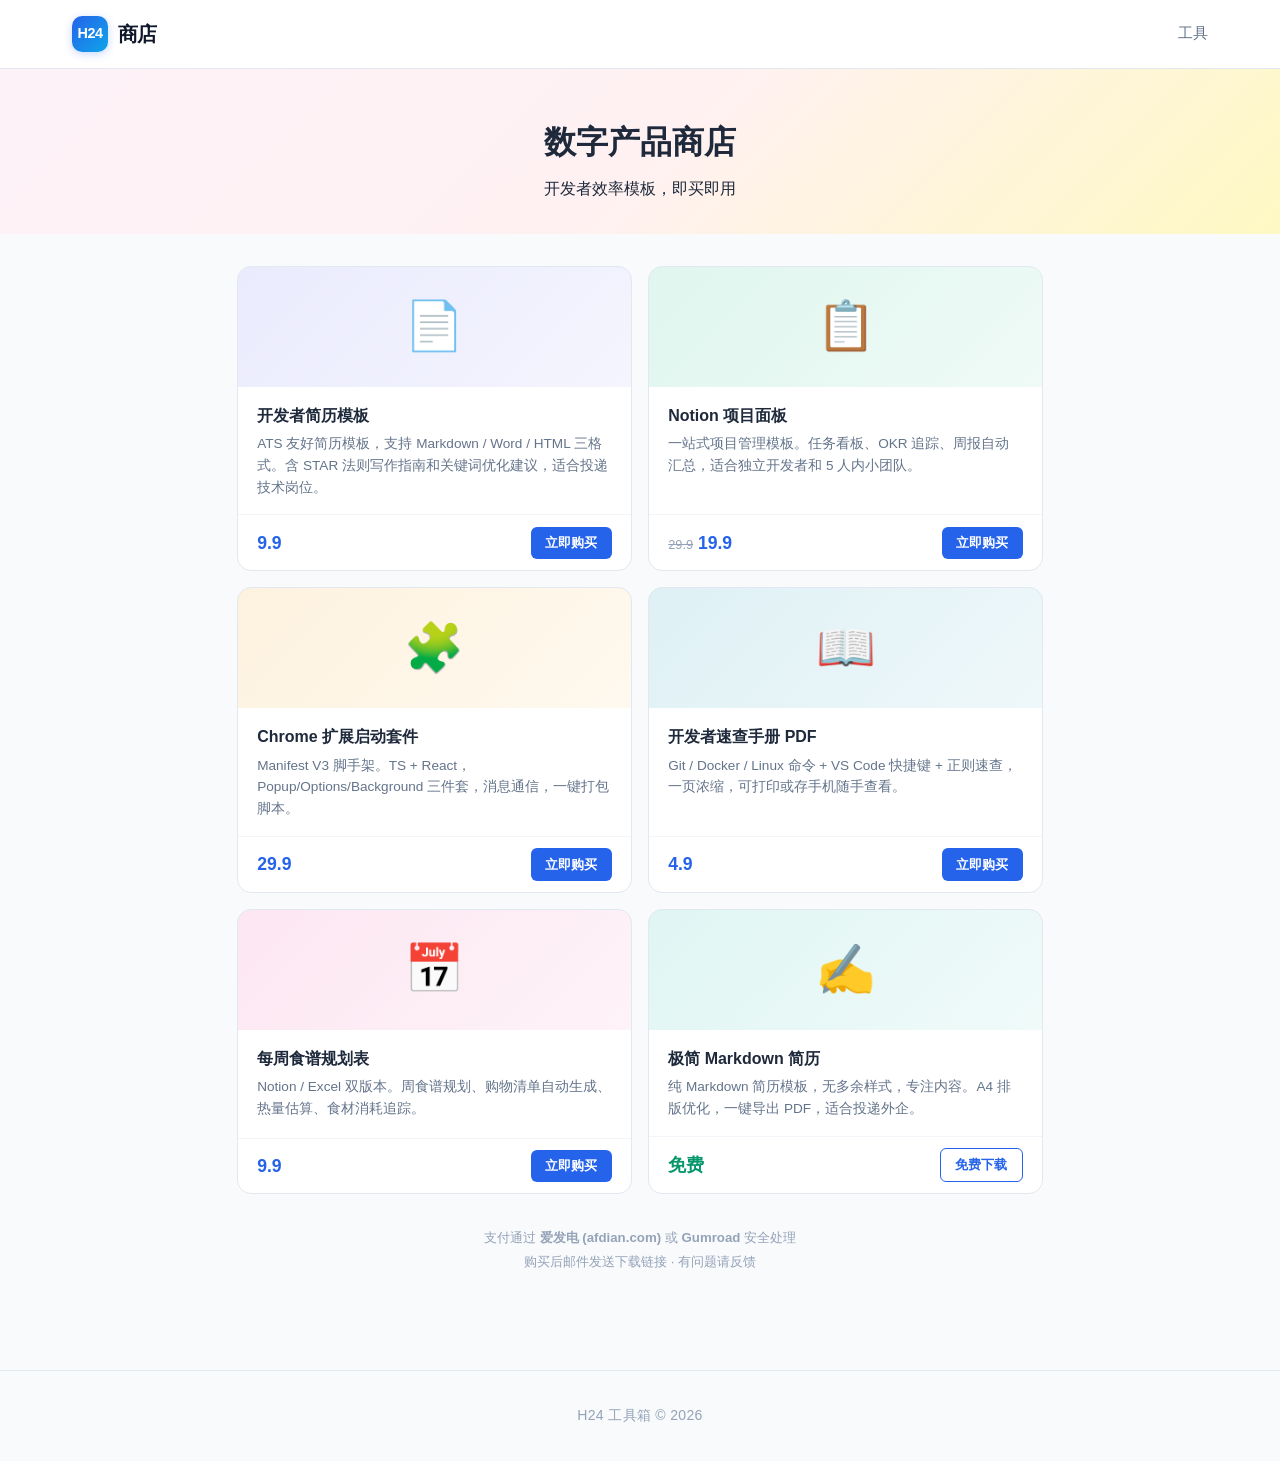
==== commit 825de8dd: "商店页面：按钮添加购买链接 + 免费简历模板可下载" ====
--- a/products/index.html
+++ b/products/index.html
@@ -17,31 +17,81 @@
 .p-card .p-body h3{font-size:1rem;font-weight:600;margin-bottom:.3rem}
 .p-card .p-body p{font-size:.85rem;color:var(--gray-500);line-height:1.6}
 .p-card .p-foot{border-top:1px solid var(--gray-100);padding:.7rem 1.2rem;display:flex;justify-content:space-between;align-items:center}
-.p-card .price{font-weight:700;color:var(--primary)}
-.p-card .btn-buy{padding:.35rem .9rem;border-radius:6px;border:none;background:var(--primary);color:#fff;font-size:.83rem;font-weight:600;cursor:pointer}
-.p-card .btn-buy:hover{background:var(--primary-dark)}
-.pay-note{max-width:500px;margin:2rem auto;text-align:center;font-size:.83rem;color:var(--gray-400)}
+.p-card .price{font-weight:700;color:var(--primary);font-size:1.1rem}
+.p-card .price .old{color:var(--gray-400);font-size:.8rem;text-decoration:line-through;font-weight:400;margin-right:.3rem}
+.p-card .price .free{color:#059669}
+.p-card .btn-buy{padding:.35rem .9rem;border-radius:6px;border:none;background:var(--primary);color:#fff;font-size:.83rem;font-weight:600;cursor:pointer;text-decoration:none!important;display:inline-block}
+.p-card .btn-buy:hover{background:var(--primary-dark);transform:translateY(-1px)}
+.p-card .btn-free{background:transparent;border:1.5px solid var(--primary);color:var(--primary)}
+.p-card .btn-free:hover{background:var(--primary);color:#fff}
+.pay-note{max-width:500px;margin:2rem auto;text-align:center;font-size:.83rem;color:var(--gray-400);line-height:1.8}
 @media(max-width:640px){.p-grid{grid-template-columns:1fr}}
 </style>
 </head>
 <body>
 <header class="site-header"><div class="header-inner"><a href="../" class="logo"><span class="logo-icon">H24</span><span>商店</span></a><nav class="header-nav"><a href="../">工具</a></nav></div></header>
-<section class="p-hero"><h1>数字产品商店</h1><p>开发者效率模板，即买即用，一次购买终身使用</p></section>
+<section class="p-hero"><h1>数字产品商店</h1><p>开发者效率模板，即买即用</p></section>
 <section class="p-section">
 <div class="p-grid" id="pGrid"></div>
-<div class="pay-note">支付通过爱发电 / Gumroad 安全处理<br>购买后邮件发送下载链接</div>
+<div class="pay-note">
+<p>支付通过 <strong>爱发电 (afdian.com)</strong> 或 <strong>Gumroad</strong> 安全处理</p>
+<p>购买后邮件发送下载链接 · 有问题请反馈</p>
+</div>
 </section>
 <footer class="site-footer">H24 工具箱 &copy; 2026</footer>
 <script>
-var prods=[
-{name:'开发者简历模板',desc:'ATS 友好简历模板，Markdown/Word/HTML 三格式，含 STAR 写法指南。',icon:'📄',price:'9.9',color:'#6366f1'},
-{name:'Notion 项目面板',desc:'任务看板、OKR 追踪、周报汇总，适合小团队和个人开发者。',icon:'📋',price:'19.9',color:'#10b981',old:'29.9'},
-{name:'Chrome 扩展套件',desc:'Manifest V3，TS + React，消息通信示例，一键打包脚本。',icon:'🧩',price:'29.9',color:'#f59e0b'},
-{name:'开发者速查手册',desc:'Git / Docker / Linux 命令 + VS Code 快捷键 + 正则，一页浓缩。',icon:'📖',price:'4.9',color:'#0891b2'},
-{name:'每周食谱规划表',desc:'Notion/Excel 版本，购物清单自动生成，热量估算。',icon:'📅',price:'9.9',color:'#ec4899'},
-{name:'极简 Markdown 简历',desc:'纯 Markdown 简历，专注内容，一键导出 PDF，外企友好。',icon:'✍️',price:'免费',color:'#14b8a6',free:true}
+var prods = [
+{
+name:'开发者简历模板',
+desc:'ATS 友好简历模板，支持 Markdown / Word / HTML 三格式。含 STAR 法则写作指南和关键词优化建议，适合投递技术岗位。',
+icon:'📄', price:'9.9', color:'#6366f1',
+url:'https://afdian.com/item/xxxxxxxx'
+},
+{
+name:'Notion 项目面板',
+desc:'一站式项目管理模板。任务看板、OKR 追踪、周报自动汇总，适合独立开发者和 5 人内小团队。',
+icon:'📋', price:'19.9', color:'#10b981', old:'29.9',
+url:'https://afdian.com/item/xxxxxxxx'
+},
+{
+name:'Chrome 扩展启动套件',
+desc:'Manifest V3 脚手架。TS + React，Popup/Options/Background 三件套，消息通信，一键打包脚本。',
+icon:'🧩', price:'29.9', color:'#f59e0b',
+url:'https://afdian.com/item/xxxxxxxx'
+},
+{
+name:'开发者速查手册 PDF',
+desc:'Git / Docker / Linux 命令 + VS Code 快捷键 + 正则速查，一页浓缩，可打印或存手机随手查看。',
+icon:'📖', price:'4.9', color:'#0891b2',
+url:'https://afdian.com/item/xxxxxxxx'
+},
+{
+name:'每周食谱规划表',
+desc:'Notion / Excel 双版本。周食谱规划、购物清单自动生成、热量估算、食材消耗追踪。',
+icon:'📅', price:'9.9', color:'#ec4899',
+url:'https://afdian.com/item/xxxxxxxx'
+},
+{
+name:'极简 Markdown 简历',
+desc:'纯 Markdown 简历模板，无多余样式，专注内容。A4 排版优化，一键导出 PDF，适合投递外企。',
+icon:'✍️', price:'免费', color:'#14b8a6', free:true,
+url:'../products/md-resume-template.md'
+}
 ];
-document.getElementById('pGrid').innerHTML=prods.map(function(p){return'<div class=p-card><div class=p-head style=background:linear-gradient(135deg,'+p.color+'22,'+p.color+'11)>'+p.icon+'</div><div class=p-body><h3>'+p.name+'</h3><p>'+p.desc+'</p></div><div class=p-foot><div class=price>'+(p.old?'<s style=color:var(--gray-400);font-size:.8rem>'+p.old+'</s> ':'')+(p.free?'<span style=color:#059673>免费</span>':'<span>'+p.price+'</span>')+'</div><button class=btn-buy>'+(p.free?'免费下载':'购买')+'</button></div></div>'}).join('');
+
+document.getElementById('pGrid').innerHTML = prods.map(function(p){
+var btnHtml = p.free
+? '<a href="' + p.url + '" class="btn-buy btn-free" download>免费下载</a>'
+: '<a href="' + p.url + '" class="btn-buy" target="_blank" rel="noopener">立即购买</a>';
+var priceHtml = p.free
+? '<span class="free">免费</span>'
+: (p.old ? '<span class="old">' + p.old + '</span>' : '') + '<span>' + p.price + '</span>';
+return '<div class="p-card">'
++ '<div class="p-head" style="background:linear-gradient(135deg,' + p.color + '22,' + p.color + '11)">' + p.icon + '</div>'
++ '<div class="p-body"><h3>' + p.name + '</h3><p>' + p.desc + '</p></div>'
++ '<div class="p-foot"><div class="price">' + priceHtml + '</div>' + btnHtml + '</div>'
++ '</div>';
+}).join('');
 </script>
 </body>
 </html>
